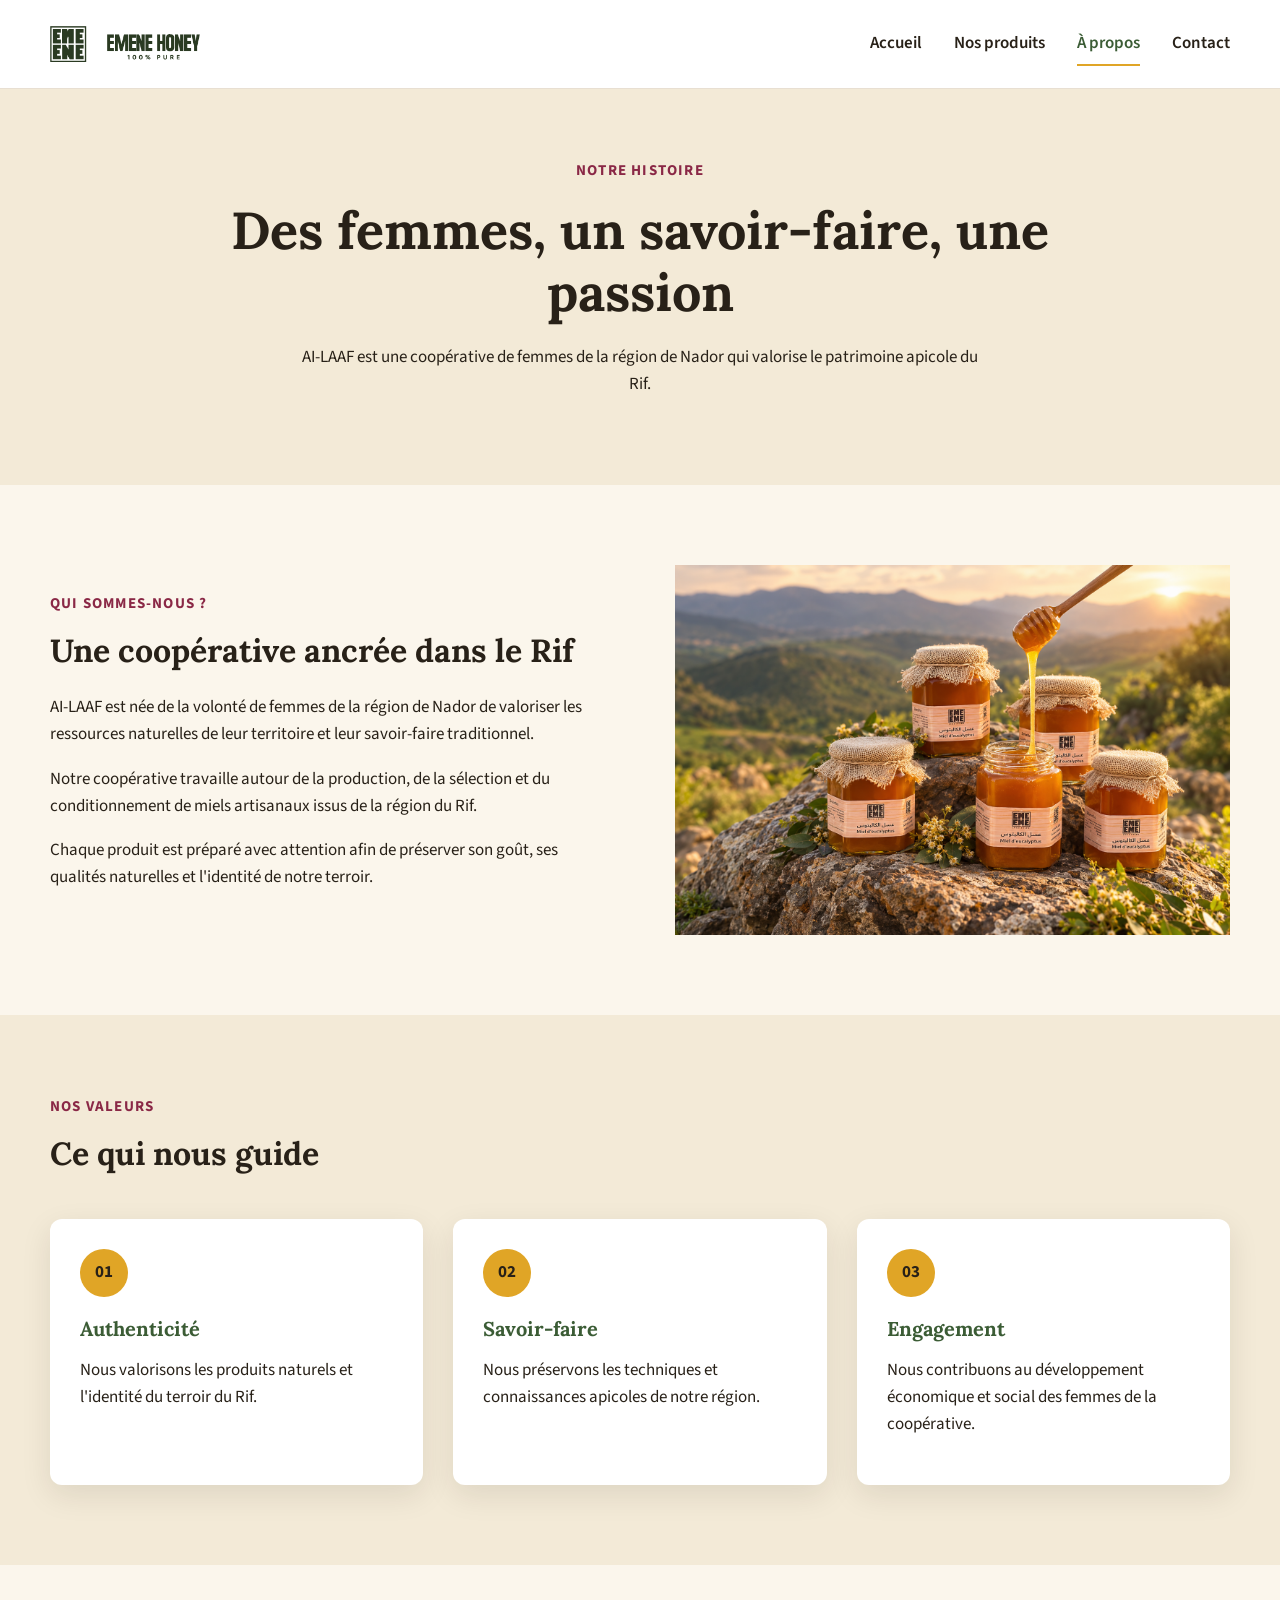
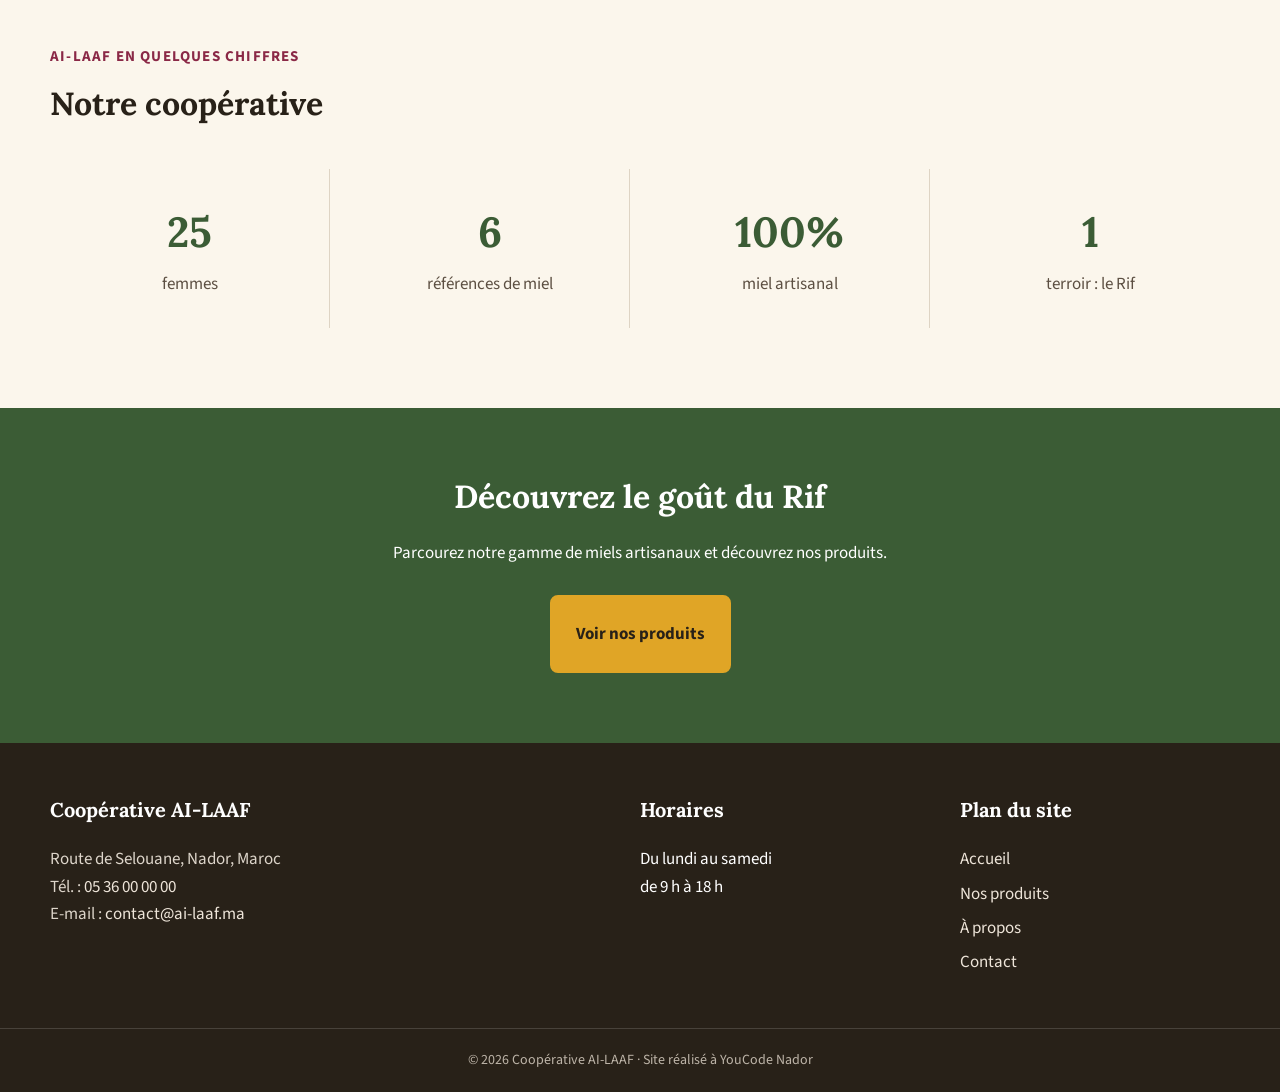
==== a-propos.html @ aefe9373 "v 1.0" ====
<!DOCTYPE html>
<html lang="fr">
<head>

  <meta charset="UTF-8">
  <meta name="viewport" content="width=device-width, initial-scale=1">

  <meta
    name="description"
    content="Découvrez l'histoire, les valeurs et le savoir-faire de la coopérative AI-LAAF à Nador."
  >

  <title>À propos — AI-LAAF</title>

  <link rel="icon" href="image/emene logo.png">

  <link
    rel="stylesheet"
    href="https://fonts.googleapis.com/css2?family=Lora:wght@600;700&family=Source+Sans+3:wght@400;600;700&display=swap"
  >

  <link rel="stylesheet" href="css/style.css">

</head>

<body>

<header class="entete">

  <div class="conteneur entete-contenu">

    <a class="logo" href="index.html">
      <img
        src="image/slogan.png"
        alt="AI-LAAF — Miel artisanal du Rif"
      >
    </a>

    <nav class="menu" aria-label="Navigation principale">

      <a href="index.html">Accueil</a>

      <a href="produits.html">Nos produits</a>

      <a class="actif" href="a-propos.html">
        À propos
      </a>

      <a href="contact.html">Contact</a>

    </nav>

  </div>

</header>


<main>

  <section class="page-hero">

    <div class="conteneur">

      <p class="surtitre">
        NOTRE HISTOIRE
      </p>

      <h1>
        Des femmes, un savoir-faire, une passion
      </h1>

      <p>
        AI-LAAF est une coopérative de femmes de la région
        de Nador qui valorise le patrimoine apicole du Rif.
      </p>

    </div>

  </section>


  <!-- Histoire -->
  <section class="section">

    <div class="conteneur histoire">

      <div>

        <p class="surtitre">
          QUI SOMMES-NOUS ?
        </p>

        <h2>
          Une coopérative ancrée dans le Rif
        </h2>

        <p>
          AI-LAAF est née de la volonté de femmes de la région
          de Nador de valoriser les ressources naturelles de
          leur territoire et leur savoir-faire traditionnel.
        </p>

        <p>
          Notre coopérative travaille autour de la production,
          de la sélection et du conditionnement de miels
          artisanaux issus de la région du Rif.
        </p>

        <p>
          Chaque produit est préparé avec attention afin de
          préserver son goût, ses qualités naturelles et
          l'identité de notre terroir.
        </p>

      </div>


      <div class="histoire-image">

        <img
          src="image/Honey Display.png"
          alt="Sélection de miels artisanaux AI-LAAF"
        >

      </div>

    </div>

  </section>


  <!-- Valeurs -->
  <section class="section section-sable">

    <div class="conteneur">

      <div class="section-introduction">

        <p class="surtitre">
          NOS VALEURS
        </p>

        <h2>
          Ce qui nous guide
        </h2>

      </div>


      <div class="valeurs">

        <article class="valeur">

          <div class="icone">01</div>

          <h3>Authenticité</h3>

          <p>
            Nous valorisons les produits naturels et
            l'identité du terroir du Rif.
          </p>

        </article>


        <article class="valeur">

          <div class="icone">02</div>

          <h3>Savoir-faire</h3>

          <p>
            Nous préservons les techniques et connaissances
            apicoles de notre région.
          </p>

        </article>


        <article class="valeur">

          <div class="icone">03</div>

          <h3>Engagement</h3>

          <p>
            Nous contribuons au développement économique
            et social des femmes de la coopérative.
          </p>

        </article>

      </div>

    </div>

  </section>


  <!-- Chiffres -->
  <section class="section">

    <div class="conteneur">

      <div class="section-introduction">

        <p class="surtitre">
          AI-LAAF EN QUELQUES CHIFFRES
        </p>

        <h2>
          Notre coopérative
        </h2>

      </div>


      <div class="chiffres">

        <div class="chiffre">
          <strong>25</strong>
          <span>femmes</span>
        </div>

        <div class="chiffre">
          <strong>6</strong>
          <span>références de miel</span>
        </div>

        <div class="chiffre">
          <strong>100%</strong>
          <span>miel artisanal</span>
        </div>

        <div class="chiffre">
          <strong>1</strong>
          <span>terroir : le Rif</span>
        </div>

      </div>

    </div>

  </section>


  <section class="appel">

    <div class="conteneur">

      <h2>
        Découvrez le goût du Rif
      </h2>

      <p>
        Parcourez notre gamme de miels artisanaux et
        découvrez nos produits.
      </p>

      <a class="bouton bouton-miel" href="produits.html">
        Voir nos produits
      </a>

    </div>

  </section>

</main>


<footer class="pied">

  <div class="conteneur pied-colonnes">

    <div>

      <h2>Coopérative AI-LAAF</h2>

      <address>
        Route de Selouane, Nador, Maroc<br>

        Tél. :
        <a href="tel:+212536000000">
          05 36 00 00 00
        </a>
        <br>

        E-mail :
        <a href="mailto:contact@ai-laaf.ma">
          contact@ai-laaf.ma
        </a>
      </address>

    </div>


    <div>

      <h2>Horaires</h2>

      <p>
        Du lundi au samedi<br>
        de 9 h à 18 h
      </p>

    </div>


    <div>

      <h2>Plan du site</h2>

      <ul>
        <li><a href="index.html">Accueil</a></li>
        <li><a href="produits.html">Nos produits</a></li>
        <li><a href="a-propos.html">À propos</a></li>
        <li><a href="contact.html">Contact</a></li>
      </ul>

    </div>

  </div>

  <p class="copyright">
    © 2026 Coopérative AI-LAAF · Site réalisé à YouCode Nador
  </p>

</footer>

</body>
</html>
---- css/style.css ----
/* AI-LAAF — CHARTE GRAPHIQUE*/

:root {
  --couleur-thym: #3B5C35;
  --couleur-thym-fonce: #2C4326;
  --couleur-miel: #E0A526;
  --couleur-figue: #8A2846;
  --couleur-lin: #FBF6EC;
  --couleur-sable: #F3EAD7;
  --couleur-terre: #282118;
  --couleur-terre-douce: #5C4F42;
  --blanc: #FFFFFF;

  --ombre: 0 10px 30px rgba(40, 33, 24, 0.10);

  --rayon: 12px;

  --espace-1: 8px;
  --espace-2: 16px;
  --espace-3: 24px;
  --espace-4: 40px;
  --espace-5: 64px;

  --largeur: 1180px;
}

/*RESET */




body {
  margin: 0;
  background: var(--couleur-lin);
  color: var(--couleur-terre);

  font-family: "Source Sans 3", sans-serif;
  font-size: 17px;
  line-height: 1.6;
}

img {
  display: block;
  max-width: 100%;
}

a {
  color: inherit;
}

button,
input,
select,
textarea {
  font: inherit;
}


/* TYPOGRAPHIE*/

h1,
h2,
h3 {
  margin-top: 0;
  font-family: "Lora", serif;
  line-height: 1.2;
}

h1 {
  font-size: 52px;
  margin-bottom: var(--espace-3);
}

h2 {
  font-size: 32px;
  margin-bottom: var(--espace-3);
}

h3 {
  font-size: 20px;
  margin-bottom: var(--espace-2);
}

p {
  margin-top: 0;
}

.surtitre {
  margin-bottom: var(--espace-2);

  color: var(--couleur-figue);

  font-size: 15px;
  font-weight: 700;
  letter-spacing: 0.08em;
  text-transform: uppercase;
}


/* CONTENEUR*/

.conteneur {
  width: min(var(--largeur), calc(100% - 40px));
  margin-inline: auto;
}


/* HEADER */

.entete {
  background: var(--blanc);
  border-bottom: 1px solid #e8dfd2;
}

.entete-contenu {
  min-height: 88px;

  display: flex;
  align-items: center;
  justify-content: space-between;

  gap: 30px;
}

.logo {
  display: inline-flex;
  align-items: center;

  text-decoration: none;
}

.logo img {
  width: 150px;
  height: auto;
}

.menu {
  display: flex;
  align-items: center;
  gap: 32px;
}

.menu a {
  position: relative;

  padding: 8px 0;

  color: var(--couleur-terre);
  text-decoration: none;
  font-weight: 600;

  transition: color 0.2s ease;
}

.menu a:hover,
.menu a.actif {
  color: var(--couleur-thym);
}

.menu a.actif::after {
  content: "";

  position: absolute;
  left: 0;
  right: 0;
  bottom: 0;

  height: 2px;

  background: var(--couleur-miel);
}


/* BOUTONS */

.boutons {
  display: flex;
  flex-wrap: wrap;
  gap: 16px;
}

.bouton {
  display: inline-flex;
  align-items: center;
  justify-content: center;

  min-height: 50px;
  padding: 12px 24px;

  border: 2px solid var(--couleur-thym);
  border-radius: 8px;

  background: var(--couleur-thym);
  color: var(--blanc);

  text-decoration: none;
  font-weight: 700;

  cursor: pointer;

  transition:
    background 0.2s ease,
    color 0.2s ease,
    transform 0.2s ease;
}

.bouton:hover {
  background: var(--couleur-thym-fonce);
  border-color: var(--couleur-thym-fonce);
  transform: translateY(-2px);
}

.bouton-contour {
  background: transparent;
  color: var(--couleur-thym);
}

.bouton-contour:hover {
  color: var(--blanc);
}

.bouton-miel {
  background: var(--couleur-miel);
  border-color: var(--couleur-miel);
  color: var(--couleur-terre);
}

.bouton-miel:hover {
  background: #c88f18;
  border-color: #c88f18;
}

.bouton:focus-visible,
.menu a:focus-visible,
.lien:focus-visible {
  outline: 3px solid var(--couleur-figue);
  outline-offset: 4px;
}


/* HERO ACCUEIL */

.hero {
  padding: 80px 0;

  background:
    linear-gradient(
      90deg,
      var(--couleur-lin) 0%,
      #f7eddd 100%
    );
}

.hero-contenu {
  display: flex;
  align-items: center;
  justify-content: space-between;

  gap: 60px;
}

.hero-texte {
  flex: 1;
  max-width: 650px;
}

.hero-image {
  flex: 0 1 480px;

  width: 100%;
  max-height: 450px;

  object-fit: contain;
}


/* PAGE HERO */ 

.page-hero {
  padding: 70px 0;

  background: var(--couleur-sable);

  text-align: center;
}

.page-hero .conteneur {
  max-width: 850px;
}

.page-hero h1 {
  margin-bottom: 20px;
}

.page-hero p:last-child {
  max-width: 700px;
  margin-inline: auto;
}


/* SECTIONS */

.section {
  padding: 80px 0;
}

.section-sable {
  background: var(--couleur-sable);
}

.section-introduction {
  max-width: 700px;
  margin-bottom: 45px;
}


/* PRESENTATION  */

.presentation {
  max-width: 850px;
}

.presentation p {
  margin-bottom: 18px;
}

.lien {
  display: inline-block;

  margin-top: 12px;

  color: var(--couleur-thym);
  font-weight: 700;
  text-decoration: none;
}

.lien:hover {
  color: var(--couleur-figue);
  text-decoration: underline;
}


/* CARTES ACCUEIL  */

.cartes {
  display: flex;
  gap: 24px;
}

.carte {
  flex: 1;

  overflow: hidden;

  background: var(--blanc);
  border-radius: var(--rayon);

  box-shadow: var(--ombre);
}

.carte img {
  width: 100%;
  height: 260px;

  object-fit: cover;
}

.carte-texte {
  padding: 24px;
}

.carte-texte h3 {
  color: var(--couleur-thym);
}

.prix {
  margin-bottom: 0;

  color: var(--couleur-figue);
  font-weight: 700;
}

.prix span {
  color: var(--couleur-terre-douce);
  font-weight: 400;
}


/* PRODUITS  */

.grille-produits {
  display: grid;

  grid-template-columns: repeat(3, 1fr);

  gap: 30px;
}

.produit {
  overflow: hidden;

  background: var(--blanc);

  border-radius: var(--rayon);

  box-shadow: var(--ombre);

  transition:
    transform 0.2s ease,
    box-shadow 0.2s ease;
}

.produit:hover {
  transform: translateY(-5px);
  box-shadow: 0 15px 35px rgba(40, 33, 24, 0.14);
}

.produit > img {
  width: 100%;
  height: 280px;

  object-fit: cover;
}

.produit-contenu {
  padding: 24px;
}

.produit-categorie {
  margin-bottom: 8px;

  color: var(--couleur-figue);

  font-size: 14px;
  font-weight: 700;
  text-transform: uppercase;
  letter-spacing: 0.05em;
}

.produit-contenu h3 {
  color: var(--couleur-thym);
}

.produit-bas {
  display: flex;
  align-items: center;
  justify-content: space-between;

  margin-top: 25px;

  padding-top: 18px;

  border-top: 1px solid #e8dfd2;
}

.produit-bas .prix {
  font-size: 20px;
}

.format {
  color: var(--couleur-terre-douce);
}


/* APPEL À L'ACTION  */

.appel {
  padding: 70px 0;

  background: var(--couleur-thym);

  color: var(--blanc);

  text-align: center;
}

.appel .conteneur {
  max-width: 800px;
}

.appel h2 {
  color: var(--blanc);
}

.appel p {
  margin-bottom: 28px;
}


/*À PROPOS  */

.histoire {
  display: flex;
  align-items: center;

  gap: 70px;
}

.histoire > div {
  flex: 1;
}

.histoire-image img {
  width: 100%;
  max-height: 450px;

  object-fit: contain;
}

.valeurs {
  display: grid;

  grid-template-columns: repeat(3, 1fr);

  gap: 30px;
}

.valeur {
  padding: 30px;

  background: var(--blanc);

  border-radius: var(--rayon);

  box-shadow: var(--ombre);
}

.valeur h3 {
  color: var(--couleur-thym);
}

.icone {
  display: flex;
  align-items: center;
  justify-content: center;

  width: 48px;
  height: 48px;

  margin-bottom: 20px;

  border-radius: 50%;

  background: var(--couleur-miel);

  color: var(--couleur-terre);

  font-weight: 700;
}

.chiffres {
  display: grid;

  grid-template-columns: repeat(4, 1fr);

  gap: 20px;
}

.chiffre {
  padding: 30px;

  text-align: center;

  border-right: 1px solid #ded4c4;
}

.chiffre:last-child {
  border-right: none;
}

.chiffre strong {
  display: block;

  margin-bottom: 5px;

  color: var(--couleur-thym);

  font-family: "Lora", serif;
  font-size: 42px;
}

.chiffre span {
  color: var(--couleur-terre-douce);
}


/* = CONTACT  */

.contact-layout {
  display: grid;

  grid-template-columns: 0.8fr 1.2fr;

  gap: 70px;
}

.contact-infos h2 {
  margin-bottom: 20px;
}

.info {
  margin-top: 28px;
}

.info h3 {
  margin-bottom: 5px;

  color: var(--couleur-thym);
}

.info a {
  color: var(--couleur-thym);

  font-weight: 600;
  text-decoration: none;
}

.info a:hover {
  text-decoration: underline;
}


/* FORMULAIRE.  */  

.formulaire-container {
  padding: 40px;

  background: var(--blanc);

  border-radius: var(--rayon);

  box-shadow: var(--ombre);
}

.formulaire {
  display: flex;
  flex-direction: column;

  gap: 22px;
}

.formulaire-groupe {
  display: flex;
  flex-direction: column;

  gap: 7px;
}

.formulaire-groupe label {
  font-weight: 700;
}

.formulaire input,
.formulaire select,
.formulaire textarea {
  width: 100%;

  padding: 13px 15px;

  border: 1px solid #cfc5b5;
  border-radius: 7px;

  background: var(--blanc);

  color: var(--couleur-terre);

  outline: none;
}

.formulaire textarea {
  resize: vertical;
}

.formulaire input:focus,
.formulaire select:focus,
.formulaire textarea:focus {
  border-color: var(--couleur-thym);

  box-shadow:
    0 0 0 3px rgba(59, 92, 53, 0.15);
}

.formulaire input:invalid:not(:placeholder-shown) {
  border-color: var(--couleur-figue);
}

.formulaire small {
  color: var(--couleur-terre-douce);
}

.checkbox {
  display: flex;
  align-items: flex-start;

  gap: 10px;
}

.checkbox input {
  width: auto;
  margin-top: 6px;
}

.checkbox label {
  font-size: 15px;
}


/*  FOOTER  */

.pied {
  padding: 55px 0 20px;

  background: var(--couleur-terre);

  color: var(--blanc);
}

.pied-colonnes {
  display: grid;

  grid-template-columns: 2fr 1fr 1fr;

  gap: 50px;
}

.pied h2 {
  font-size: 20px;
}

.pied address {
  font-style: normal;
  color: #ddd5ca;
}

.pied a {
  color: #eee5d9;
  text-decoration: none;
}

.pied a:hover {
  color: var(--couleur-miel);
}

.pied ul {
  margin: 0;
  padding: 0;

  list-style: none;
}

.pied li {
  margin-bottom: 7px;
}

.copyright {
  margin: 45px 0 0;

  padding-top: 20px;

  border-top: 1px solid rgba(255, 255, 255, 0.15);

  text-align: center;

  color: #bdb4a8;

  font-size: 14px;
}


/* RESPONSIVE — TABLETTE */

@media (max-width: 900px) {

  h1 {
    font-size: 42px;
  }

  .hero-contenu {
    flex-direction: column;

    text-align: center;
  }

  .hero-texte {
    max-width: 800px;
  }

  .boutons {
    justify-content: center;
  }

  .cartes {
    flex-direction: column;
  }

  .grille-produits {
    grid-template-columns: repeat(2, 1fr);
  }

  .histoire {
    flex-direction: column;
  }

  .valeurs {
    grid-template-columns: 1fr;
  }

  .contact-layout {
    grid-template-columns: 1fr;
  }

  .pied-colonnes {
    grid-template-columns: 1fr 1fr;
  }

}


/*   RESPONSIVE — MOBILE  */

@media (max-width: 600px) {

  body {
    font-size: 16px;
  }

  h1 {
    font-size: 34px;
  }

  h2 {
    font-size: 28px;
  }

  h3 {
    font-size: 20px;
  }

 .conteneur {
  width: calc(100% - 30px);
  max-width: var(--largeur);
  margin-inline: auto;
}

  .entete-contenu {
    flex-direction: column;

    padding: 20px 0;
  }

  .menu {
    width: 100%;

    justify-content: center;

    flex-wrap: wrap;

    gap: 12px 20px;
  }

  .menu a {
    font-size: 15px;
  }

  .hero {
    padding: 55px 0;
  }

  .hero-image {
  max-width: 330px;
  width: 100%;
  height: auto;
}

  .section {
    padding: 55px 0;
  }

  .page-hero {
    padding: 50px 0;
  }

  .grille-produits {
    grid-template-columns: 1fr;
  }

  .produit > img {
    height: 260px;
  }

  .chiffres {
    grid-template-columns: 1fr 1fr;
  }

  .chiffre {
    border-right: none;
    border-bottom: 1px solid #ded4c4;
  }

  .chiffre:nth-child(odd) {
    border-right: 1px solid #ded4c4;
  }

  .chiffre strong {
    font-size: 34px;
  }

  .contact-layout {
    gap: 40px;
  }

  .formulaire-container {
    padding: 24px;
  }

  .pied-colonnes {
    grid-template-columns: 1fr;

    gap: 30px;
  }

  .bouton {
    width: 100%;
  }

  .boutons {
    flex-direction: column;
  }

}
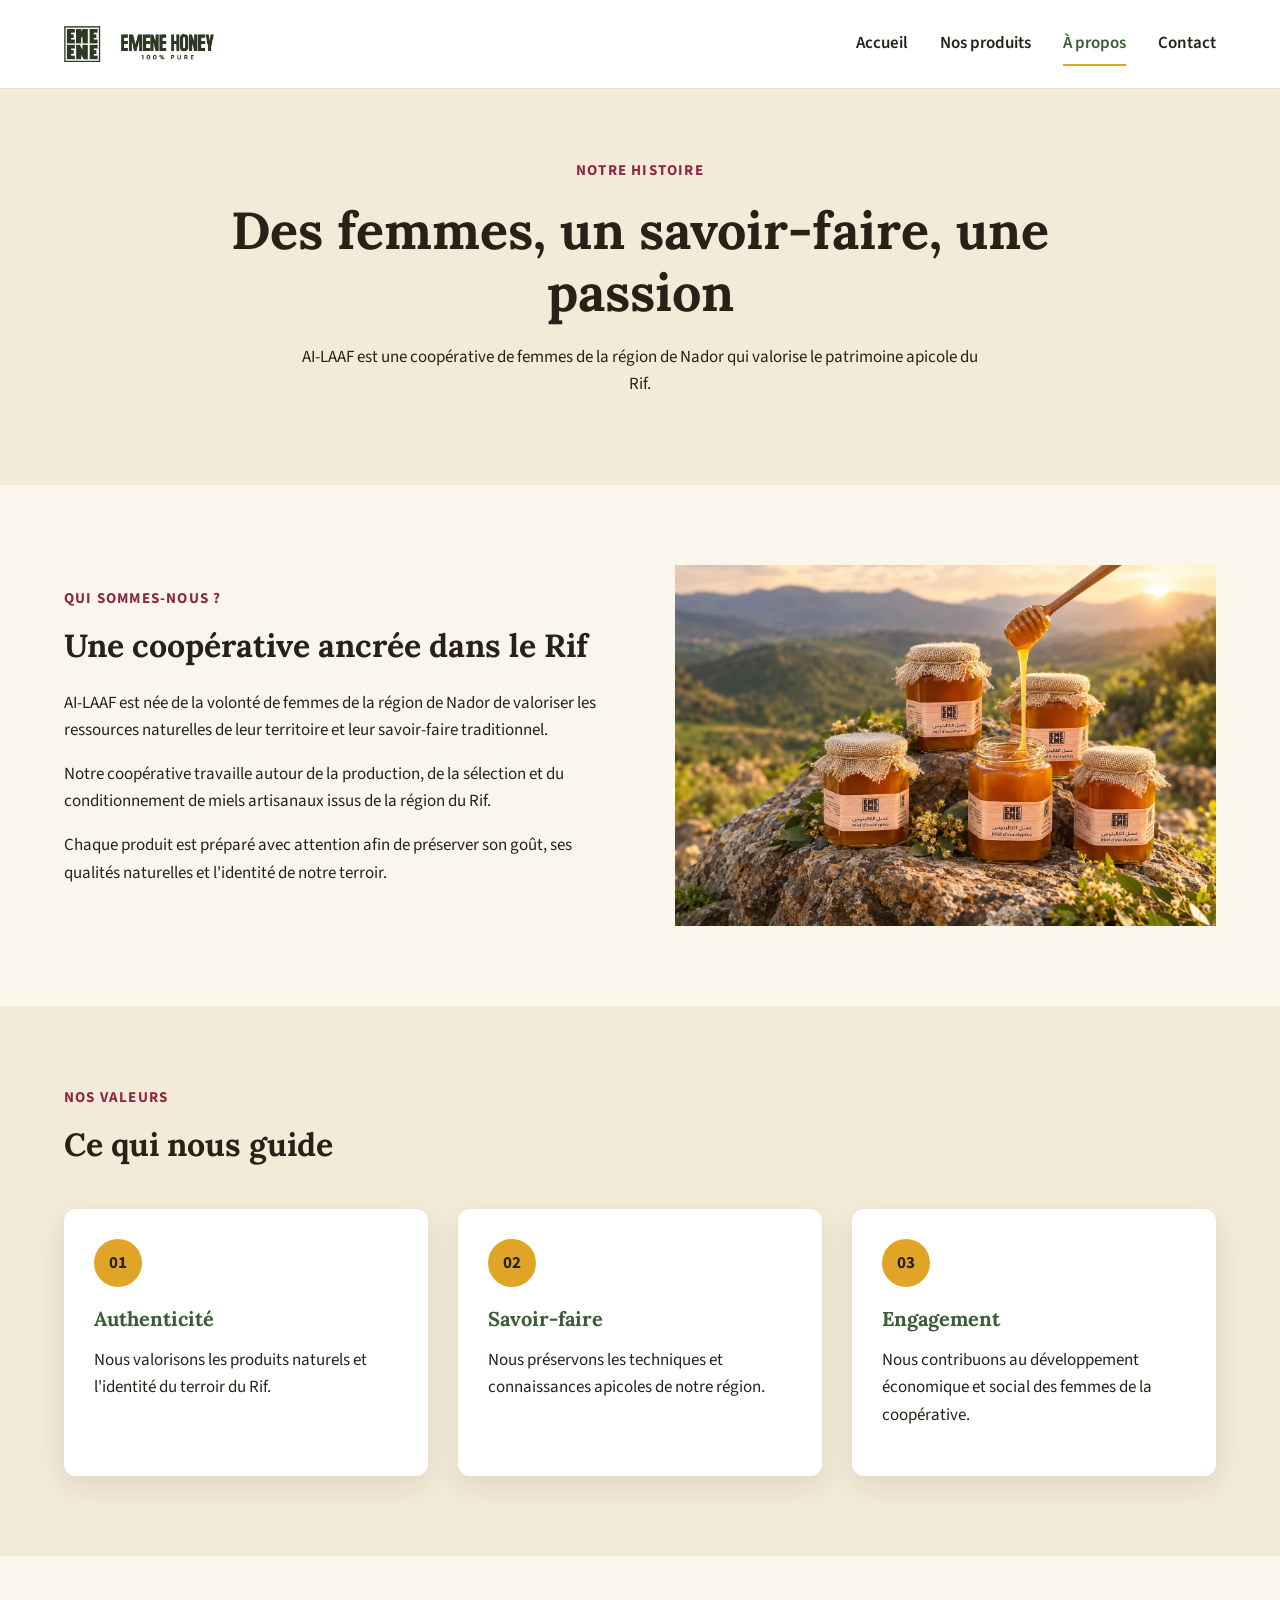
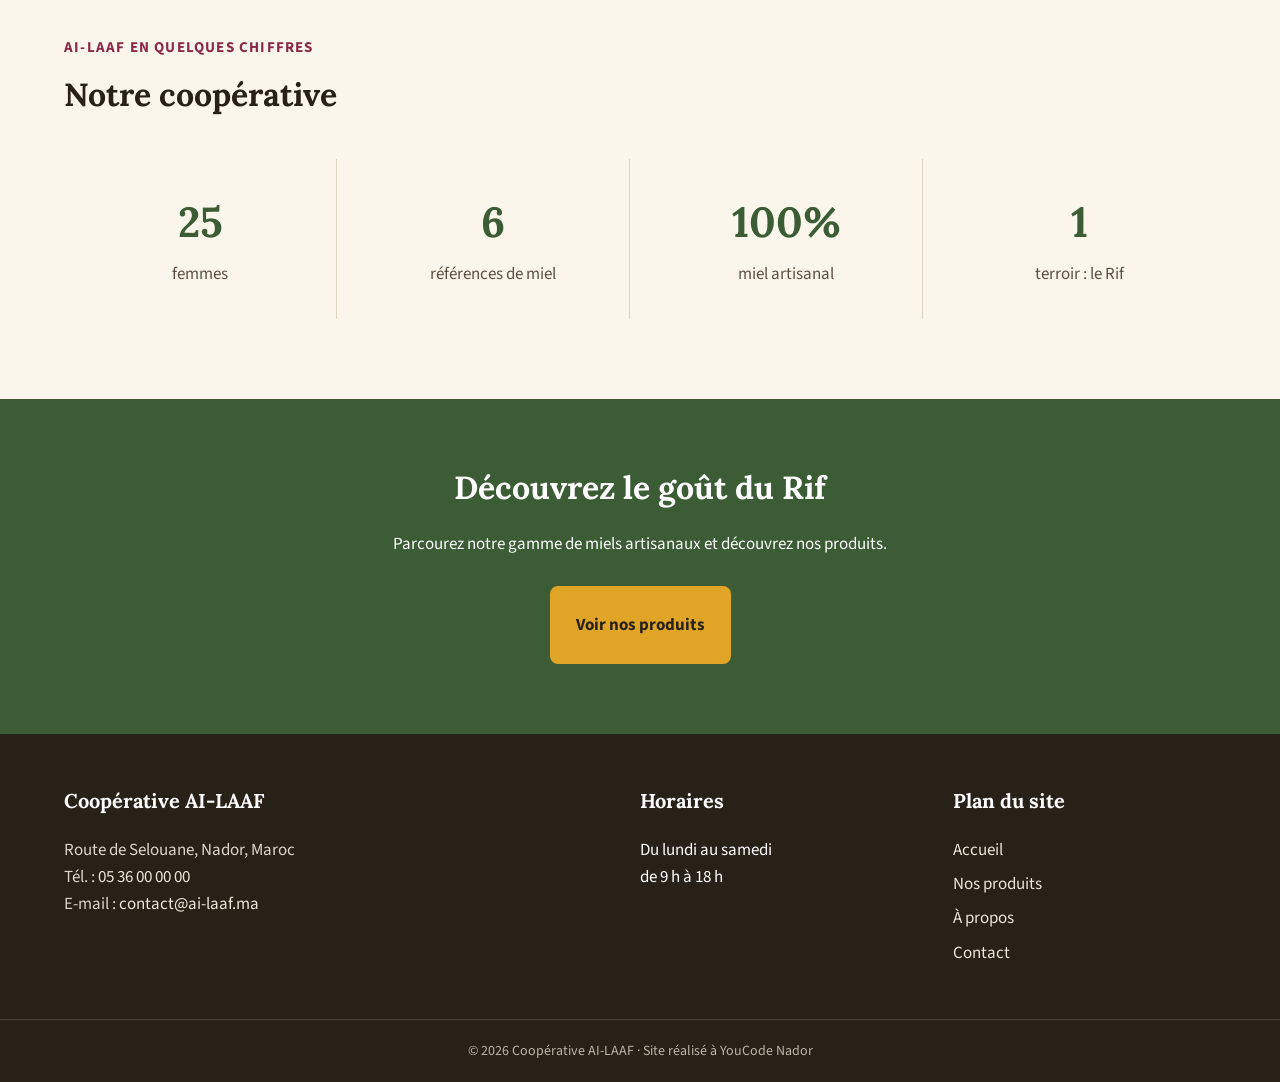
==== commit b61ad12e: "v 1.1.5" ====
--- a/a-propos.html
+++ b/a-propos.html
@@ -12,7 +12,7 @@
 
   <title>À propos — AI-LAAF</title>
 
-  <link rel="icon" href="image/emene logo.png">
+  <link rel="icon" type="image/webp" href="image/emene logo.webp">
 
   <link
     rel="stylesheet"
@@ -31,7 +31,7 @@
 
     <a class="logo" href="index.html">
       <img
-        src="image/slogan.png"
+        src="image/slogan.webp"
         alt="AI-LAAF — Miel artisanal du Rif"
       >
     </a>
@@ -118,7 +118,7 @@
       <div class="histoire-image">
 
         <img
-          src="image/Honey Display.png"
+          src="image/Honey Display.webp"
           alt="Sélection de miels artisanaux AI-LAAF"
         >
 
--- a/css/style.css
+++ b/css/style.css
@@ -100,8 +100,10 @@
 /* CONTENEUR*/
 
 .conteneur {
-  width: min(var(--largeur), calc(100% - 40px));
-  margin-inline: auto;
+  width: 90%;
+  max-width: 1180px;
+  margin-left: auto;
+  margin-right: auto;
 }
 
 
@@ -398,21 +400,18 @@
 
 .produit {
   overflow: hidden;
-
   background: var(--blanc);
-
   border-radius: var(--rayon);
-
   box-shadow: var(--ombre);
-
   transition:
     transform 0.2s ease,
     box-shadow 0.2s ease;
 }
 
+
 .produit:hover {
-  transform: translateY(-5px);
-  box-shadow: 0 15px 35px rgba(40, 33, 24, 0.14);
+  transform: none;
+  box-shadow: var(--ombre);
 }
 
 .produit > img {
@@ -926,5 +925,4 @@
   .boutons {
     flex-direction: column;
   }
-
 }
